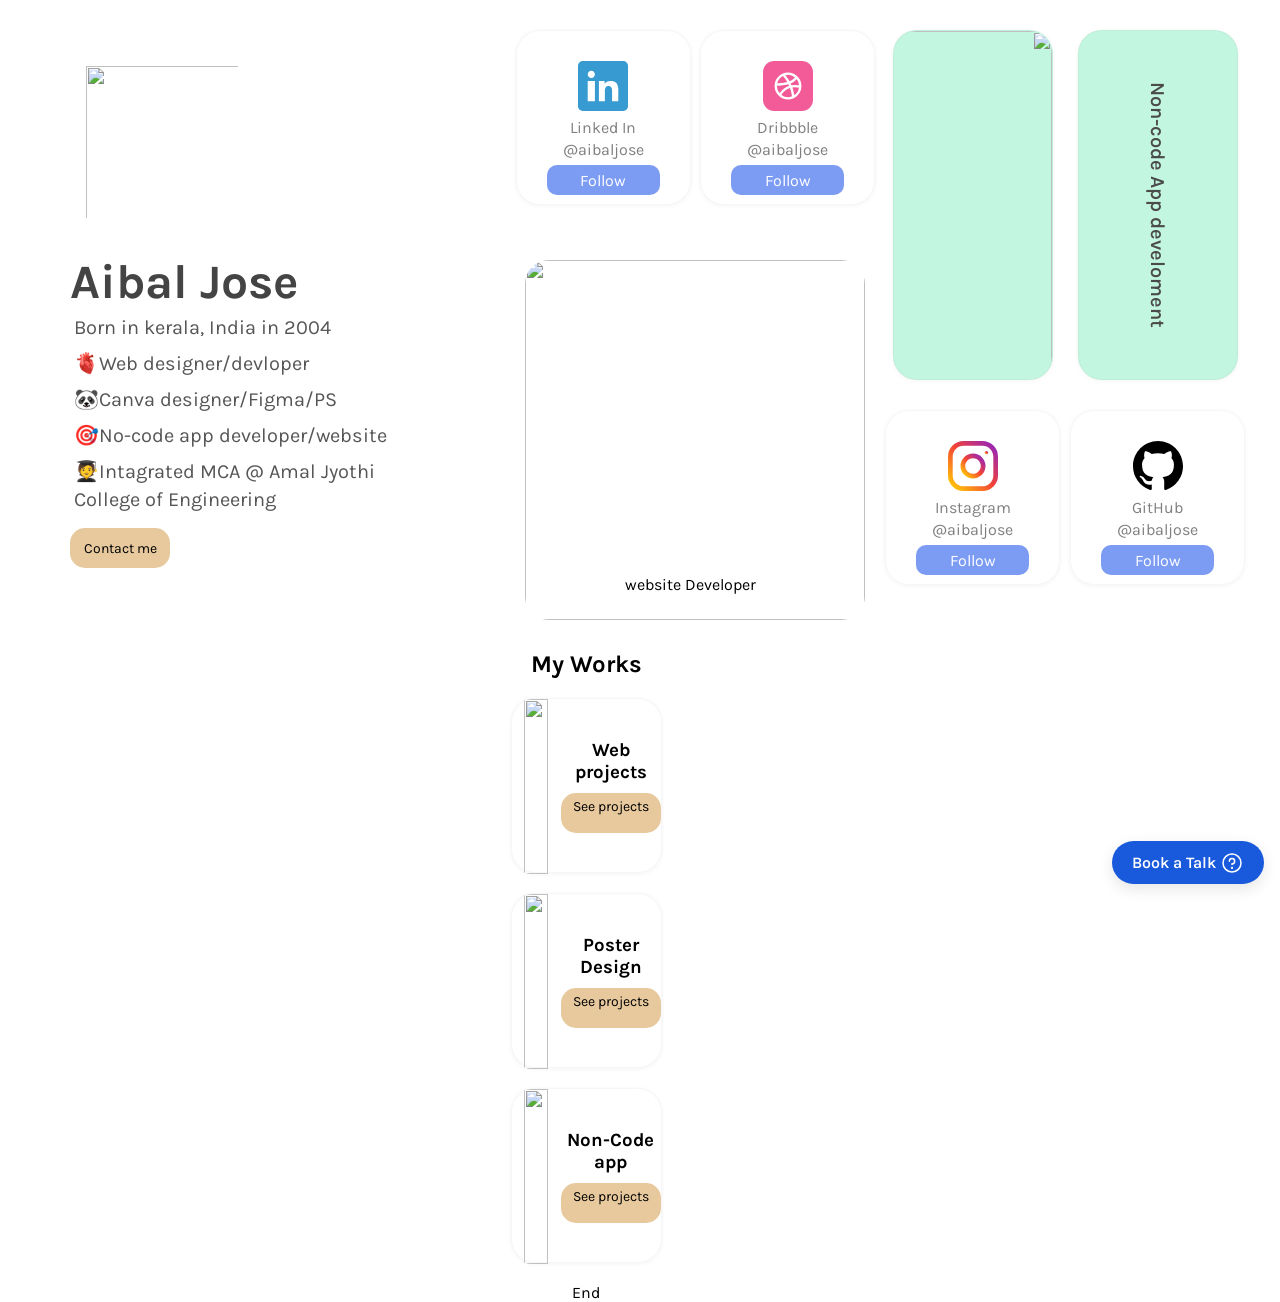
==== index.html @ d59c1442 "Add files via upload" ====
<!DOCTYPE html>
<html lang="en">

<head>
    <meta charset="UTF-8">
    <meta name="viewport" content="width=device-width, initial-scale=1.0">
    <link rel="stylesheet" href="style.css">
    <meta name="description"
        content="I'm Aibal Jose Integrated MCA Student, Web Developer, Non-Code App Developer, and Canva Designer. Explore my portfolio and services in web development and app design.">
    <meta name="keywords"
        content="Integrated MCA Student, Web Developer, Non-Code App Developer, Canva Designer, Portfolio, Web Development, App Design, SEO">
    <meta name="author" content="Aibal Jose">
    <!-- Open Graph Meta Tags (for social media sharing) -->
    <meta property="og:title" content="Integrated MCA Student | Web Developer | App Designer">
    <meta property="og:description" content="Explore my portfolio and services in web development and app design.">
    <meta property="og:image"
        content="https://images.unsplash.com/photo-1542744095-291d1f67b221?ixlib=rb-4.0.3&ixid=M3wxMjA3fDB8MHxzZWFyY2h8M3x8d2VifGVufDB8fDB8fHww&auto=format&fit=crop&w=500&q=60">
    <!-- URL to a relevant image -->
    <meta property="og:url" content="aibaljose.github.io">
    <meta property="og:type" content="website">

    <!-- Twitter Card Meta Tags (for Twitter sharing) -->
    <meta name="twitter:card" content="summary">
    <meta name="twitter:title" content="Integrated MCA Student | Web Developer | App Designer">
    <meta name="twitter:description" content="Explore my portfolio and services in web development and app design.">
    <meta name="twitter:image"
        content="https://images.unsplash.com/photo-1542744095-291d1f67b221?ixlib=rb-4.0.3&ixid=M3wxMjA3fDB8MHxzZWFyY2h8M3x8d2VifGVufDB8fDB8fHww&auto=format&fit=crop&w=500&q=60">
    <!-- URL to a relevant image -->

    <!-- Canonical Tag (specify the preferred version of a webpage) -->
    <link rel="canonical" href="aibaljose.github.io">

    <!-- Robots Meta Tag (control search engine behavior) -->
    <meta name="robots" content="index, follow">

    <!-- Schema.org Markup (structured data) -->
    <script type="application/ld+json">
        {
            "@context": "http://schema.org",
            "@type": "Person",
            "name": "Aibal Jose",
            "jobTitle": "Integrated MCA Student, Web Developer, App Designer",
            "url": "https://aibaljose.github.io",
            "sameAs": [
                "https://www.linkedin.com/in/aibaljose",
                "https://twitter.com/aibaljose",
                "https://www.instagram.com/aibaljose"
            ]
        }
        </script>
    <title>Aibal Jose Integrated MCA Student | Web Developer | App Designer</title>
</head>

<body>
    <section class="അഭിലാഷ്">
        <div class="s">
            <section class="profile">
                <div class="contain">
                    <img src="aibal.png" alt="">
                    <h1>Aibal Jose</h1>
                    <h3 class="text1">Born in kerala, India in 2004</h3>
                    <h3 class="text2">🫀Web designer/devloper</h3>
                    <h3 class="text4">🐼Canva designer/Figma/PS</h3>
                    <h3 class="text3">🎯No-code app developer/website</h3>
                    <h3 class="text4">🧑‍🎓Intagrated MCA @ Amal Jyothi <br>College of Engineering</h3>
                    <div class="buttton">
                        <div class="btn center">Contact me</div>
                    </div>
                </div>

            </section>
        </div>
        <div class="whole">
            <div class="space">
            </div>
            <div class="layout">

                <div class="container">


                    <section class="scroll1">
                        <div class="card">
                            <div class="card1">
                                <div class="content1">
                                    <svg xmlns="http://www.w3.org/2000/svg" width="100" height="100" fill-rule="evenodd"
                                        clip-rule="evenodd" image-rendering="optimizeQuality"
                                        shape-rendering="geometricPrecision" text-rendering="geometricPrecision"
                                        viewBox="0 0 201 201" id="linkedin">
                                        <rect width="201" height="201" fill="#379ad0" rx="19" ry="19"></rect>
                                        <path fill="#fefefe"
                                            d="M39 102v60h29V80H39zM54 39c-8 0-15 7-15 15 0 7 7 14 15 14 7 0 14-7 14-14 0-8-7-15-14-15zm107 66c-2-15-9-25-30-25-12 0-20 5-24 11V80H84v82h24v-41c0-10 2-21 15-21s14 13 14 22v40h25v-45c0-4 0-8-1-12z">
                                        </path>
                                    </svg>

                                    <p>Linked In</p>
                                    <p>@aibaljose</p>

                                    <div class="btt center">Follow</div>
                                </div>
                            </div>
                            <div class="card2">
                                <div class="content1">

                                    <svg xmlns="http://www.w3.org/2000/svg" viewBox="0 0 28.87 28.87" id="dribbble">
                                        <g data-name="Layer 2">
                                            <g data-name="Layer 1">
                                                <rect width="28.87" height="28.87" fill="#f25b98" rx="6.48" ry="6.48">
                                                </rect>
                                                <path fill="#fff"
                                                    d="M14.44 6.68a7.75 7.75 0 1 0 7.75 7.75 7.76 7.76 0 0 0-7.75-7.75zm5 3.78a6.37 6.37 0 0 1 1.37 3.59 11.65 11.65 0 0 0-4.36-.05c-.16-.37-.32-.73-.49-1.07a9.34 9.34 0 0 0 3.48-2.46zm-1-1a7.9 7.9 0 0 1-3.14 2.21l-.4-.68a21.67 21.67 0 0 0-2-2.79 6.38 6.38 0 0 1 5.54 1.27zm-6.91-.76A20.11 20.11 0 0 1 14 12.15a20.56 20.56 0 0 1-5.78.7 6.41 6.41 0 0 1 3.35-4.12zM8 14.44v-.22h.58a23.17 23.17 0 0 0 3.76-.3 17.09 17.09 0 0 0 2.28-.54q.22.45.44.93A9.92 9.92 0 0 0 12 16a11.26 11.26 0 0 0-2.37 2.63A6.37 6.37 0 0 1 8 14.44zm2.61 5.14a9.88 9.88 0 0 1 2.2-2.51 8.54 8.54 0 0 1 2.77-1.5 21.22 21.22 0 0 1 1.15 4.81 6.38 6.38 0 0 1-6.12-.8zm7.41.11A22.64 22.64 0 0 0 17 15.26a10.56 10.56 0 0 1 3.79.17 6.39 6.39 0 0 1-2.73 4.27z">
                                                </path>
                                            </g>
                                        </g>
                                    </svg>
                                    <p>Dribbble</p>
                                    <p>@aibaljose</p>
                                    <div class="btt center">Follow</div>
                                </div>
                            </div>
                        </div>
                        <div class="imgbox">
                            <div class="over">
                                <img src="https://images.unsplash.com/photo-1572519841588-cb307c79561e?ixlib=rb-4.0.3&ixid=M3wxMjA3fDB8MHxzZWFyY2h8MjF8fHBjJTIwZGVza3xlbnwwfDF8MHx8fDA%3D&auto=format&fit=crop&w=500&q=60"
                                    alt="">
                                <div class="car">
                                    website Developer
                                </div>
                            </div>


                        </div>

                    </section>

                    <section class="scroll2">
                        <div class="l-card">

                            <img src="https://images.unsplash.com/photo-1558655146-364adaf1fcc9?ixlib=rb-4.0.3&ixid=M3wxMjA3fDB8MHxzZWFyY2h8Mnx8YXBwfGVufDB8MXwwfHx8MA%3D%3D&auto=format&fit=crop&w=500&q=60"
                                alt="" class="long-card1">
                            <div class="long-card1">
                                Non-code App develoment
                            </div>

                        </div>
                        <div class="card">
                            <div class="card1">
                                <div class="content1">
                                    <svg xmlns="http://www.w3.org/2000/svg" viewBox="0 0 16 16" id="instagram">
                                        <linearGradient id="a" x1="1.464" x2="14.536" y1="14.536" y2="1.464"
                                            gradientUnits="userSpaceOnUse">
                                            <stop offset="0" stop-color="#FFC107"></stop>
                                            <stop offset=".507" stop-color="#F44336"></stop>
                                            <stop offset=".99" stop-color="#9C27B0"></stop>
                                        </linearGradient>
                                        <path fill="url(#a)"
                                            d="M11 0H5a5 5 0 0 0-5 5v6a5 5 0 0 0 5 5h6a5 5 0 0 0 5-5V5a5 5 0 0 0-5-5zm3.5 11c0 1.93-1.57 3.5-3.5 3.5H5c-1.93 0-3.5-1.57-3.5-3.5V5c0-1.93 1.57-3.5 3.5-3.5h6c1.93 0 3.5 1.57 3.5 3.5v6z">
                                        </path>
                                        <linearGradient id="b" x1="5.172" x2="10.828" y1="10.828" y2="5.172"
                                            gradientUnits="userSpaceOnUse">
                                            <stop offset="0" stop-color="#FFC107"></stop>
                                            <stop offset=".507" stop-color="#F44336"></stop>
                                            <stop offset=".99" stop-color="#9C27B0"></stop>
                                        </linearGradient>
                                        <path fill="url(#b)"
                                            d="M8 4a4 4 0 1 0 0 8 4 4 0 0 0 0-8zm0 6.5A2.503 2.503 0 0 1 5.5 8c0-1.379 1.122-2.5 2.5-2.5s2.5 1.121 2.5 2.5c0 1.378-1.122 2.5-2.5 2.5z">
                                        </path>
                                        <linearGradient id="c" x1="11.923" x2="12.677" y1="4.077" y2="3.323"
                                            gradientUnits="userSpaceOnUse">
                                            <stop offset="0" stop-color="#FFC107"></stop>
                                            <stop offset=".507" stop-color="#F44336"></stop>
                                            <stop offset=".99" stop-color="#9C27B0"></stop>
                                        </linearGradient>
                                        <circle cx="12.3" cy="3.7" r=".533" fill="url(#c)"></circle>
                                    </svg>

                                    <p>Instagram</p>
                                    <p>@aibaljose</p>

                                    <div class="btt center">Follow</div>
                                </div>
                            </div>
                            <div class="card2">
                                <div class="content1">
                                    <svg xmlns="http://www.w3.org/2000/svg" viewBox="0 0 16 16" id="github">
                                        <path
                                            d="M7.999 0C3.582 0 0 3.596 0 8.032a8.031 8.031 0 0 0 5.472 7.621c.4.074.546-.174.546-.387 0-.191-.007-.696-.011-1.366-2.225.485-2.695-1.077-2.695-1.077-.363-.928-.888-1.175-.888-1.175-.727-.498.054-.488.054-.488.803.057 1.225.828 1.225.828.714 1.227 1.873.873 2.329.667.072-.519.279-.873.508-1.074-1.776-.203-3.644-.892-3.644-3.969 0-.877.312-1.594.824-2.156-.083-.203-.357-1.02.078-2.125 0 0 .672-.216 2.2.823a7.633 7.633 0 0 1 2.003-.27 7.65 7.65 0 0 1 2.003.271c1.527-1.039 2.198-.823 2.198-.823.436 1.106.162 1.922.08 2.125.513.562.822 1.279.822 2.156 0 3.085-1.87 3.764-3.652 3.963.287.248.543.738.543 1.487 0 1.074-.01 1.94-.01 2.203 0 .215.144.465.55.386A8.032 8.032 0 0 0 16 8.032C16 3.596 12.418 0 7.999 0z">
                                        </path>
                                    </svg>

                                    <p>GitHub</p>
                                    <p>@aibaljose</p>

                                    <div class="btt center">Follow</div>
                                </div>
                            </div>
                        </div>

                    </section>
                </div>
                <div class="container">


                    <section class="scroll-e">
                        <div class="card-text">
                            <h2>My Works</h2>
                            <div class="card1">
                                <img src="https://images.unsplash.com/photo-1517245386807-bb43f82c33c4?ixlib=rb-4.0.3&ixid=M3wxMjA3fDB8MHxzZWFyY2h8OHx8cHJvamVjdHN8ZW58MHwwfDB8fHww&auto=format&fit=crop&w=500&q=60"
                                    alt="">
                                <div class="work-t">

                                    <div>
                                        <h3>Web projects</h3>
                                        <div class="btn">See projects</div>
                                    </div>
                                </div>
                            </div>
                            <div class="card1">
                                <img src="https://images.unsplash.com/photo-1644352739408-a191ed85e513?ixlib=rb-4.0.3&ixid=M3wxMjA3fDB8MHxzZWFyY2h8OHx8ZGlnaXRhbCUyMHBvc3RlcnxlbnwwfDB8MHx8fDA%3D&auto=format&fit=crop&w=500&q=60"
                                    alt="">
                                <div class="work-t">

                                    <div>
                                        <h3>Poster Design</h3>
                                        <div class="btn">See projects</div>
                                    </div>
                                </div>
                            </div>
                            <div class="card1">
                                <img src="https://images.unsplash.com/photo-1551650975-87deedd944c3?ixlib=rb-4.0.3&ixid=M3wxMjA3fDB8MHxzZWFyY2h8MTd8fGFwcHxlbnwwfDB8MHx8fDA%3D&auto=format&fit=crop&w=500&q=60"
                                    alt="">
                                <div class="work-t">

                                    <div>
                                        <h3>Non-Code app</h3>
                                        <div class="btn">See projects</div>
                                    </div>
                                </div>
                            </div>
                            End
                        </div>

                    </section>


                </div>
            </div>
            <details>
                <summary>Book a Talk<svg xmlns="http://www.w3.org/2000/svg" width="192" height="192" fill="currentColor"
                        viewBox="0 0 256 256">
                        <rect width="256" height="256" fill="none"></rect>
                        <circle cx="128" cy="128" r="96" fill="none" stroke="currentColor" stroke-linecap="round"
                            stroke-linejoin="round" stroke-width="16"></circle>
                        <circle cx="128" cy="180" r="12"></circle>
                        <path d="M127.9995,144.0045v-8a28,28,0,1,0-28-28" fill="none" stroke="currentColor"
                            stroke-linecap="round" stroke-linejoin="round" stroke-width="16"></path>
                    </svg></summary>
                <div>
                    <p>The scaling effect you see when you open this <code>&lt;details&gt;</code> element is created by
                        using a keyframe animation.</p>
                    <p>
                    <pre><code>@keyframes scale { 
            &nbsp;0% {
            &nbsp;&nbsp;transform: scale(0);
            &nbsp;}
            &nbsp;100% {
            &nbsp;&nbsp;transform: scale(1);
            &nbsp;}
            }</code></pre>
                    </p>
                    <p>This animation is added to the <code>&lt;div&gt;</code>, but only when the <code>[open]</code>
                        attribute is toggled.</p>
                    <p>
                    <pre><code>details[open] div { 
            &nbsp;animation: scale .15s ease;
            }</code></pre>
                    </p>
                    <p>Sadly there's no way (that I know of) to animate the <code>&lt;div&gt;</code> when the
                        <code>&lt;details&gt;</code> is closing.
                    </p>
                </div>
            </details>

        </div>
    </section>

</body>

</html>
---- style.css ----
@import url('https://fonts.googleapis.com/css2?family=Acme&family=Inter:wght@100;200;300;400;500;600;700;800;900&family=Karla:ital,wght@0,200;0,300;0,400;0,500;0,600;0,700;0,800;1,200;1,300;1,400;1,500;1,600;1,700;1,800&family=Lilita+One&display=swap');


* {
    margin: 0;
    padding: 0;
    box-sizing: border-box;
}

body {
    background-color: #ffffff;
    height: 100vh;
    width: 100%;
    padding-left: 30px;
    padding-right: 30px;
    font-family: 'Karla', sans-serif;

    scroll-behavior: smooth;

}

.profile {
    margin-left: 40px;
    height: 600px;


    position: fixed;
    padding-top: 50px;
}


.contain img {
    width: 184px;
    height: 184px;
    padding: 1rem;

}

.contain h1 {
    color: rgba(0, 0, 0, 0.733);
    font-size: 48px;
    font-weight: 700;

}

.contain h3 {

    font-weight: 400;
    padding: 4px;
    font-size: 1.25rem;
    line-height: 1.75rem;
    --tw-text-opacity: 1;
    color: rgb(86 86 86/var(--tw-text-opacity));
}

.btn {
    height: 40px;
    width: 100px;
    margin-top: 10px;
    padding: 5px;
    font-size: 14px;
    border-radius: 15px;
    background-color: rgb(231, 201, 157);

}

.center {
    display: flex;
    justify-content: center;
    align-items: center;
}

.scroll1 {
    height: 600px;
    width: 50%;
    padding: auto;
}

.card {
    display: flex;
    width: 100%;
    justify-content: space-around;
    height: 180px;

}

.card1 {
    padding: 10px;
    height: 175px;
    width: 175px;


    background-color: #ffffff2b;
    box-shadow: 0 2px 2px 0 rgba(128, 127, 127, 0), 0 1px 5px 0 rgba(0, 0, 0, 0.048);
    border-radius: 24px;
    border: 1px solid #2727280a;

}

.imgbox {
    display: flex;
    justify-content: center;
    width: 100%;
    height: 400px;
}

.card2 {
    padding: 10px;
    height: 175px;
    width: 175px;
    box-shadow: 0 2px 2px 0 rgba(128, 127, 127, 0), 0 1px 5px 0 rgba(0, 0, 0, 0.048);
    border-radius: 24px;
    border: 1px solid #1c1c200a;
    background-color: #ffffff1b;
}

.scroll1 img {
    border-radius: 24px;
    margin-top: 50px;
    height: 360px;
    width: 340px;
    object-fit: cover;
}

.scroll2 {
    height: 600px;
    width: 50%;
    padding: auto;

}

.layout::-webkit-scrollbar {
    display: none;
}

.whole {
    width: 100%;
    padding-top: 30px;
    display: flex;

}

.l-card {
    display: flex;
    margin-bottom: 30px;
    justify-content: space-around;


}

.long-card1 {
    writing-mode: tb-rl;
    display: flex;
    justify-content: center;
    align-items: center;
    font-size: 20px;
    color: #4b4b4b;
    font-weight: 600;
    background-color: rgba(85, 228, 166, 0.351);
    width: 160px;
    object-fit: cover;
    box-shadow: 0 2px 2px 0 rgba(128, 127, 127, 0), 0 1px 5px 0 rgba(0, 0, 0, 0.048);
    border-radius: 24px;
    border: 1px solid #2727280a;
    height: 350px;




}

.long-card2 {
    width: 160px;
    height: 400px;
    background-color: #93c2e9;
    border-radius: 18px;
}

.car {
    width: 250px;
    height: 40px;
    background-color: #ffffff;
    border-radius: 15px;
    transition: .5s ease;
    position: sticky;
    top: 50%;
    left: 50%;
    display: flex;
    justify-content: center;
    align-items: center;

    transform: translate(-20%, -150%);
}

.layout {

    width: 100%;

}

.അഭിലാഷ് {

    width: 100%;
    height: 100vh;
    display: flex;

}



.space {

    width: 65%;
    background-color: #ffffff;

}

.container {
    display: flex;
}

.content1 {
    width: 100%;
    height: 100%;
    padding: 20px;
    text-align: center;
}

.content1 svg {
    height: 50px;
}





.content1 p {
    color: #727275e8;
    margin-top: 3px;
}

.btt {
    height: 30px;

    background-color: #7c9cf3;
    border-radius: 10px;
    color: rgb(255, 255, 255);
    margin-top: 6px;


}

.card-text {
    text-align: center;
    width: 100%;
    justify-content: space-around;


}

.card-text h2 {
    padding: 20px;

}

.card-text .card1 {
    width: 100%;
    padding: 0;
    display: flex;
    margin-bottom: 20px;

}

.card-text .card1 img {
    height: 175px;
    padding: 0 0 0 0;
    width: 50%;
    object-fit: cover;
    border-radius: 20px 0 0 20px;
}

.scroll-e {
    height: 600px;


}

.work-t{
    height: 100%;
    width: 100%;
    display: flex;
    text-align: center;
    justify-content: center;
    align-items: center;

}

@media only screen and (max-width: 768px) {

    .അഭിലാഷ് {
        display: block;
    }

    .s {
        width: 100%;
        display: flex;
        justify-content: center;
        align-items: center;
    }

    .profile {
        position: sticky;
    }

    .container {
        display: block;
    }

    .scroll1 {
        width: 100%;
    }

    .scroll2 {
        width: 100%;
    }

    .l-card {
        width: 100%;
    }

    .space {
        width: 0;
        ;
    }
}



details {
    position: fixed;
    right: 1rem;
    bottom: 1rem;
    margin-top: 2rem;
    color: #6b7280;
    display: flex;
    flex-direction: column;
  }
  details div {
    background-color: #1e1e27;
    box-shadow: 0 5px 10px rgba(0, 0, 0, 0.15);
    padding: 1.25rem;
    border-radius: 8px;
    position: absolute;
    max-height: calc(100vh - 100px);
    width: 400px;
    max-width: calc(100vw - 2rem);
    bottom: calc(100% + 1rem);
    right: 0;
    overflow: auto;
    transform-origin: 100% 100%;
    color: #95a3b9;
  }
  details div::-webkit-scrollbar {
    width: 15px;
    background-color: #1e1e27;
  }
  details div::-webkit-scrollbar-thumb {
    width: 5px;
    border-radius: 99em;
    background-color: #95a3b9;
    border: 5px solid #1e1e27;
  }
  details div > * + * {
    margin-top: 0.75em;
  }
  details div p > code {
    font-size: 1rem;
    font-family: monospace;
  }
  details div pre {
    white-space: pre-line;
    border: 1px solid #95a3b9;
    border-radius: 6px;
    font-family: monospace;
    padding: 0.75em;
    font-size: 0.875rem;
    color: #fff;
  }
  details[open] div {
    -webkit-animation: scale 0.25s ease;
            animation: scale 0.25s ease;
  }
  
  summary {
    display: inline-flex;
    margin-left: auto;
    margin-right: auto;
    justify-content: center;
    align-items: center;
    font-weight: 600;
    padding: 0.75em 3em 0.75em 1.25em;
    border-radius: 99em;
    color: #fff;
    background-color: #185adb;
    box-shadow: 0 5px 15px rgba(0, 0, 0, 0.1);
    list-style: none;
    text-align: center;
    cursor: pointer;
    transition: 0.15s ease;
    position: relative;
  }
  summary::-webkit-details-marker {
    display: none;
  }
  summary:hover, summary:focus {
    background-color: #135eafc2;
  }
  summary svg {
    position: absolute;
    right: 1.25em;
    top: 50%;
    transform: translateY(-50%);
    width: 1.5em;
    height: 1.5em;
  }
  
  @-webkit-keyframes scale {
    0% {
      transform: scale(0);
    }
    100% {
      transform: scale(1);
    }
  }
  
  @keyframes scale {
    0% {
      transform: scale(0);
    }
    100% {
      transform: scale(1);
    }
  }
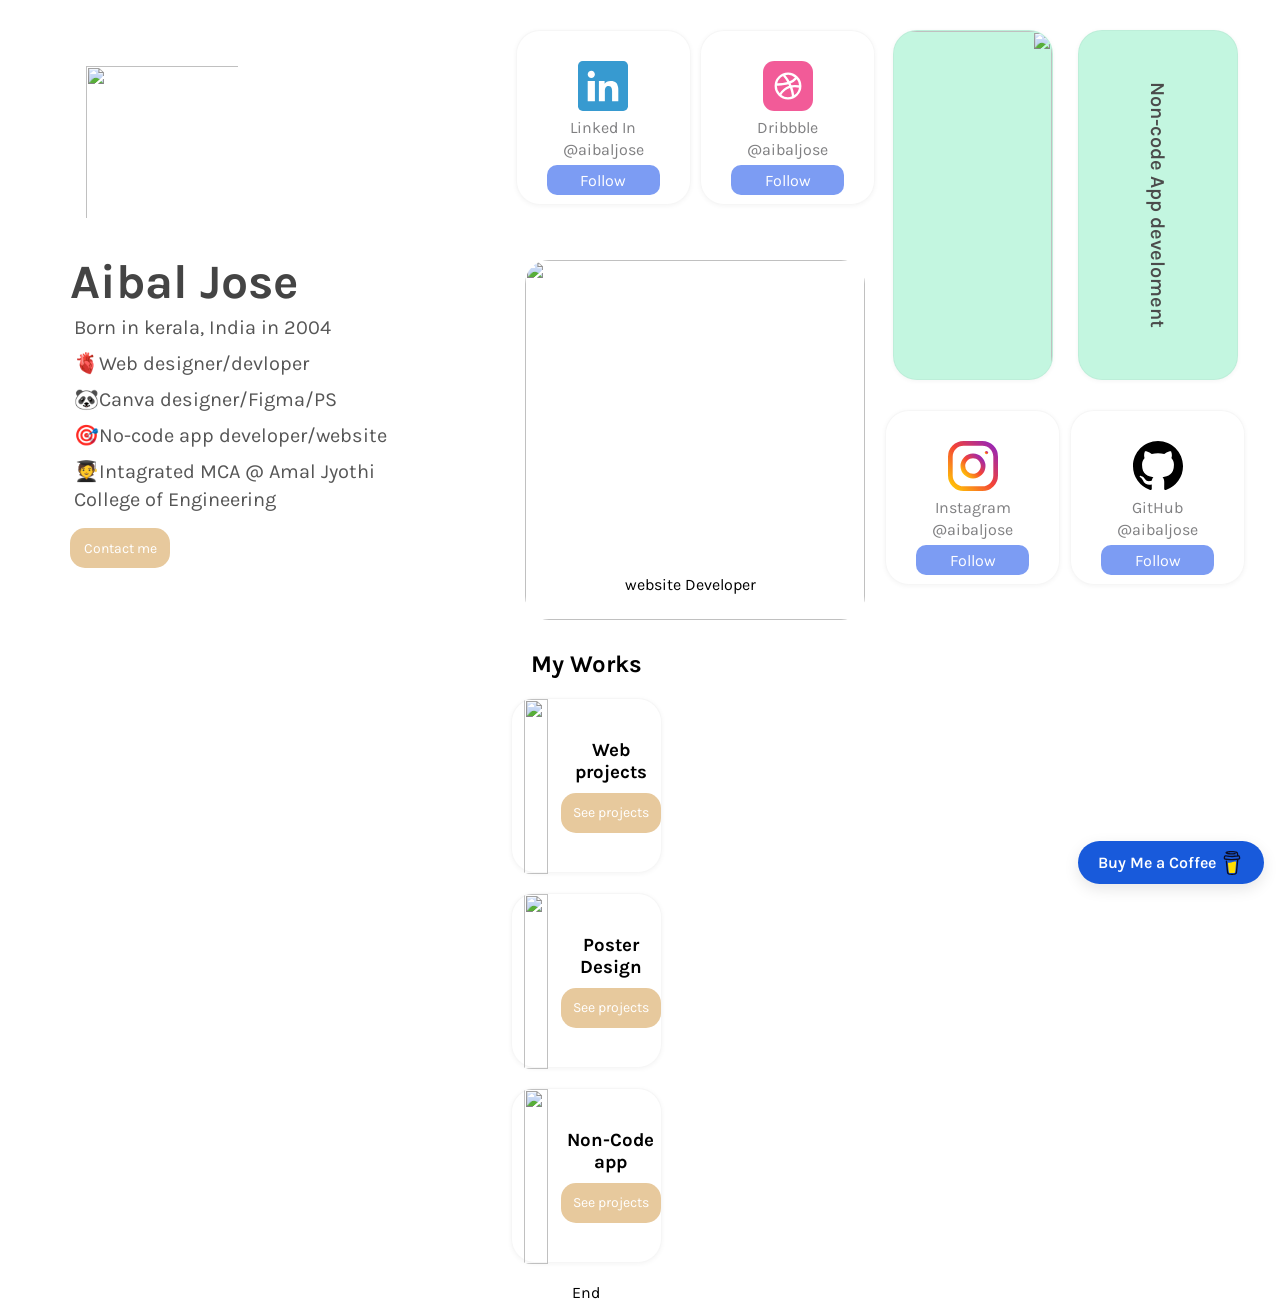
==== commit a9b3bf83: "Add files via upload" ====
--- a/index.html
+++ b/index.html
@@ -64,7 +64,9 @@
                     <h3 class="text3">🎯No-code app developer/website</h3>
                     <h3 class="text4">🧑‍🎓Intagrated MCA @ Amal Jyothi <br>College of Engineering</h3>
                     <div class="buttton">
-                        <div class="btn center">Contact me</div>
+                        <a href="mailto:aibaljosej@gmail.com">
+                            <div class="btn center">Contact me</div>
+                        </a>
                     </div>
                 </div>
 
@@ -94,8 +96,9 @@
 
                                     <p>Linked In</p>
                                     <p>@aibaljose</p>
-
-                                    <div class="btt center">Follow</div>
+                                    <a href="https://www.linkedin.com/in/aibaljose?originalSubdomain=in">
+                                        <div class="btt center">Follow</div>
+                                    </a>
                                 </div>
                             </div>
                             <div class="card2">
@@ -114,7 +117,9 @@
                                     </svg>
                                     <p>Dribbble</p>
                                     <p>@aibaljose</p>
-                                    <div class="btt center">Follow</div>
+                                    <a href="https://dribbble.com/aibal">
+                                        <div class="btt center">Follow</div>
+                                    </a>
                                 </div>
                             </div>
                         </div>
@@ -175,8 +180,9 @@
 
                                     <p>Instagram</p>
                                     <p>@aibaljose</p>
-
-                                    <div class="btt center">Follow</div>
+                                    <a href="https://www.instagram.com/aibal_jose/">
+                                        <div class="btt center">Follow</div>
+                                    </a>
                                 </div>
                             </div>
                             <div class="card2">
@@ -189,8 +195,9 @@
 
                                     <p>GitHub</p>
                                     <p>@aibaljose</p>
-
-                                    <div class="btt center">Follow</div>
+                                    <a href="https://github.com/aibaljose">
+                                        <div class="btt center">Follow</div>
+                                    </a>
                                 </div>
                             </div>
                         </div>
@@ -210,7 +217,9 @@
 
                                     <div>
                                         <h3>Web projects</h3>
-                                        <div class="btn">See projects</div>
+                                        <a href="https://github.com/aibaljose?page=1&tab=repositories">
+                                            <div class="btn">See projects</div>
+                                        </a>
                                     </div>
                                 </div>
                             </div>
@@ -221,7 +230,10 @@
 
                                     <div>
                                         <h3>Poster Design</h3>
-                                        <div class="btn">See projects</div>
+                                        <a
+                                            href="https://drive.google.com/drive/folders/1jitMXYHUd-tVslzr9MozqjccFbANwnCB">
+                                            <div class="btn">See projects</div>
+                                        </a>
                                     </div>
                                 </div>
                             </div>
@@ -245,38 +257,11 @@
                 </div>
             </div>
             <details>
-                <summary>Book a Talk<svg xmlns="http://www.w3.org/2000/svg" width="192" height="192" fill="currentColor"
-                        viewBox="0 0 256 256">
-                        <rect width="256" height="256" fill="none"></rect>
-                        <circle cx="128" cy="128" r="96" fill="none" stroke="currentColor" stroke-linecap="round"
-                            stroke-linejoin="round" stroke-width="16"></circle>
-                        <circle cx="128" cy="180" r="12"></circle>
-                        <path d="M127.9995,144.0045v-8a28,28,0,1,0-28-28" fill="none" stroke="currentColor"
-                            stroke-linecap="round" stroke-linejoin="round" stroke-width="16"></path>
-                    </svg></summary>
+                <summary>Buy Me a Coffee<svg width="35" height="35" viewBox="0 0 884 1279" fill="none" xmlns="http://www.w3.org/2000/svg"><path d="M791.109 297.518L790.231 297.002L788.201 296.383C789.018 297.072 790.04 297.472 791.109 297.518Z" fill="#0D0C22"></path><path d="M803.896 388.891L802.916 389.166L803.896 388.891Z" fill="#0D0C22"></path><path d="M791.484 297.377C791.359 297.361 791.237 297.332 791.118 297.29C791.111 297.371 791.111 297.453 791.118 297.534C791.252 297.516 791.379 297.462 791.484 297.377Z" fill="#0D0C22"></path><path d="M791.113 297.529H791.244V297.447L791.113 297.529Z" fill="#0D0C22"></path><path d="M803.111 388.726L804.591 387.883L805.142 387.573L805.641 387.04C804.702 387.444 803.846 388.016 803.111 388.726Z" fill="#0D0C22"></path><path d="M793.669 299.515L792.223 298.138L791.243 297.605C791.77 298.535 792.641 299.221 793.669 299.515Z" fill="#0D0C22"></path><path d="M430.019 1186.18C428.864 1186.68 427.852 1187.46 427.076 1188.45L427.988 1187.87C428.608 1187.3 429.485 1186.63 430.019 1186.18Z" fill="#0D0C22"></path><path d="M641.187 1144.63C641.187 1143.33 640.551 1143.57 640.705 1148.21C640.705 1147.84 640.86 1147.46 640.929 1147.1C641.015 1146.27 641.084 1145.46 641.187 1144.63Z" fill="#0D0C22"></path><path d="M619.284 1186.18C618.129 1186.68 617.118 1187.46 616.342 1188.45L617.254 1187.87C617.873 1187.3 618.751 1186.63 619.284 1186.18Z" fill="#0D0C22"></path><path d="M281.304 1196.06C280.427 1195.3 279.354 1194.8 278.207 1194.61C279.136 1195.06 280.065 1195.51 280.684 1195.85L281.304 1196.06Z" fill="#0D0C22"></path><path d="M247.841 1164.01C247.704 1162.66 247.288 1161.35 246.619 1160.16C247.093 1161.39 247.489 1162.66 247.806 1163.94L247.841 1164.01Z" fill="#0D0C22"></path><path d="M472.623 590.836C426.682 610.503 374.546 632.802 306.976 632.802C278.71 632.746 250.58 628.868 223.353 621.274L270.086 1101.08C271.74 1121.13 280.876 1139.83 295.679 1153.46C310.482 1167.09 329.87 1174.65 349.992 1174.65C349.992 1174.65 416.254 1178.09 438.365 1178.09C462.161 1178.09 533.516 1174.65 533.516 1174.65C553.636 1174.65 573.019 1167.08 587.819 1153.45C602.619 1139.82 611.752 1121.13 613.406 1101.08L663.459 570.876C641.091 563.237 618.516 558.161 593.068 558.161C549.054 558.144 513.591 573.303 472.623 590.836Z" fill="#FFDD00"></path><path d="M78.6885 386.132L79.4799 386.872L79.9962 387.182C79.5987 386.787 79.1603 386.435 78.6885 386.132Z" fill="#0D0C22"></path><path d="M879.567 341.849L872.53 306.352C866.215 274.503 851.882 244.409 819.19 232.898C808.711 229.215 796.821 227.633 788.786 220.01C780.751 212.388 778.376 200.55 776.518 189.572C773.076 169.423 769.842 149.257 766.314 129.143C763.269 111.85 760.86 92.4243 752.928 76.56C742.604 55.2584 721.182 42.8009 699.88 34.559C688.965 30.4844 677.826 27.0375 666.517 24.2352C613.297 10.1947 557.342 5.03277 502.591 2.09047C436.875 -1.53577 370.983 -0.443234 305.422 5.35968C256.625 9.79894 205.229 15.1674 158.858 32.0469C141.91 38.224 124.445 45.6399 111.558 58.7341C95.7448 74.8221 90.5829 99.7026 102.128 119.765C110.336 134.012 124.239 144.078 138.985 150.737C158.192 159.317 178.251 165.846 198.829 170.215C256.126 182.879 315.471 187.851 374.007 189.968C438.887 192.586 503.87 190.464 568.44 183.618C584.408 181.863 600.347 179.758 616.257 177.304C634.995 174.43 647.022 149.928 641.499 132.859C634.891 112.453 617.134 104.538 597.055 107.618C594.095 108.082 591.153 108.512 588.193 108.942L586.06 109.252C579.257 110.113 572.455 110.915 565.653 111.661C551.601 113.175 537.515 114.414 523.394 115.378C491.768 117.58 460.057 118.595 428.363 118.647C397.219 118.647 366.058 117.769 334.983 115.722C320.805 114.793 306.661 113.611 292.552 112.177C286.134 111.506 279.733 110.801 273.333 110.009L267.241 109.235L265.917 109.046L259.602 108.134C246.697 106.189 233.792 103.953 221.025 101.251C219.737 100.965 218.584 100.249 217.758 99.2193C216.932 98.1901 216.482 96.9099 216.482 95.5903C216.482 94.2706 216.932 92.9904 217.758 91.9612C218.584 90.9319 219.737 90.2152 221.025 89.9293H221.266C232.33 87.5721 243.479 85.5589 254.663 83.8038C258.392 83.2188 262.131 82.6453 265.882 82.0832H265.985C272.988 81.6186 280.026 80.3625 286.994 79.5366C347.624 73.2301 408.614 71.0801 469.538 73.1014C499.115 73.9618 528.676 75.6996 558.116 78.6935C564.448 79.3474 570.746 80.0357 577.043 80.8099C579.452 81.1025 581.878 81.4465 584.305 81.7391L589.191 82.4445C603.438 84.5667 617.61 87.1419 631.708 90.1703C652.597 94.7128 679.422 96.1925 688.713 119.077C691.673 126.338 693.015 134.408 694.649 142.03L696.732 151.752C696.786 151.926 696.826 152.105 696.852 152.285C701.773 175.227 706.7 198.169 711.632 221.111C711.994 222.806 712.002 224.557 711.657 226.255C711.312 227.954 710.621 229.562 709.626 230.982C708.632 232.401 707.355 233.6 705.877 234.504C704.398 235.408 702.75 235.997 701.033 236.236H700.895L697.884 236.649L694.908 237.044C685.478 238.272 676.038 239.419 666.586 240.486C647.968 242.608 629.322 244.443 610.648 245.992C573.539 249.077 536.356 251.102 499.098 252.066C480.114 252.57 461.135 252.806 442.162 252.771C366.643 252.712 291.189 248.322 216.173 239.625C208.051 238.662 199.93 237.629 191.808 236.58C198.106 237.389 187.231 235.96 185.029 235.651C179.867 234.928 174.705 234.177 169.543 233.397C152.216 230.798 134.993 227.598 117.7 224.793C96.7944 221.352 76.8005 223.073 57.8906 233.397C42.3685 241.891 29.8055 254.916 21.8776 270.735C13.7217 287.597 11.2956 305.956 7.64786 324.075C4.00009 342.193 -1.67805 361.688 0.472751 380.288C5.10128 420.431 33.165 453.054 73.5313 460.35C111.506 467.232 149.687 472.807 187.971 477.556C338.361 495.975 490.294 498.178 641.155 484.129C653.44 482.982 665.708 481.732 677.959 480.378C681.786 479.958 685.658 480.398 689.292 481.668C692.926 482.938 696.23 485.005 698.962 487.717C701.694 490.429 703.784 493.718 705.08 497.342C706.377 500.967 706.846 504.836 706.453 508.665L702.633 545.797C694.936 620.828 687.239 695.854 679.542 770.874C671.513 849.657 663.431 928.434 655.298 1007.2C653.004 1029.39 650.71 1051.57 648.416 1073.74C646.213 1095.58 645.904 1118.1 641.757 1139.68C635.218 1173.61 612.248 1194.45 578.73 1202.07C548.022 1209.06 516.652 1212.73 485.161 1213.01C450.249 1213.2 415.355 1211.65 380.443 1211.84C343.173 1212.05 297.525 1208.61 268.756 1180.87C243.479 1156.51 239.986 1118.36 236.545 1085.37C231.957 1041.7 227.409 998.039 222.9 954.381L197.607 711.615L181.244 554.538C180.968 551.94 180.693 549.376 180.435 546.76C178.473 528.023 165.207 509.681 144.301 510.627C126.407 511.418 106.069 526.629 108.168 546.76L120.298 663.214L145.385 904.104C152.532 972.528 159.661 1040.96 166.773 1109.41C168.15 1122.52 169.44 1135.67 170.885 1148.78C178.749 1220.43 233.465 1259.04 301.224 1269.91C340.799 1276.28 381.337 1277.59 421.497 1278.24C472.979 1279.07 524.977 1281.05 575.615 1271.72C650.653 1257.95 706.952 1207.85 714.987 1130.13C717.282 1107.69 719.576 1085.25 721.87 1062.8C729.498 988.559 737.115 914.313 744.72 840.061L769.601 597.451L781.009 486.263C781.577 480.749 783.905 475.565 787.649 471.478C791.392 467.391 796.352 464.617 801.794 463.567C823.25 459.386 843.761 452.245 859.023 435.916C883.318 409.918 888.153 376.021 879.567 341.849ZM72.4301 365.835C72.757 365.68 72.1548 368.484 71.8967 369.792C71.8451 367.813 71.9483 366.058 72.4301 365.835ZM74.5121 381.94C74.6842 381.819 75.2003 382.508 75.7337 383.334C74.925 382.576 74.4089 382.009 74.4949 381.94H74.5121ZM76.5597 384.641C77.2996 385.897 77.6953 386.689 76.5597 384.641V384.641ZM80.672 387.979H80.7752C80.7752 388.1 80.9645 388.22 81.0333 388.341C80.9192 388.208 80.7925 388.087 80.6548 387.979H80.672ZM800.796 382.989C793.088 390.319 781.473 393.726 769.996 395.43C641.292 414.529 510.713 424.199 380.597 419.932C287.476 416.749 195.336 406.407 103.144 393.382C94.1102 392.109 84.3197 390.457 78.1082 383.798C66.4078 371.237 72.1548 345.944 75.2003 330.768C77.9878 316.865 83.3218 298.334 99.8572 296.355C125.667 293.327 155.64 304.218 181.175 308.09C211.917 312.781 242.774 316.538 273.745 319.36C405.925 331.405 540.325 329.529 671.92 311.91C695.906 308.686 719.805 304.941 743.619 300.674C764.835 296.871 788.356 289.731 801.175 311.703C809.967 326.673 811.137 346.701 809.778 363.615C809.359 370.984 806.139 377.915 800.779 382.989H800.796Z" fill="#0D0C22"></path></svg></summary>
                 <div>
-                    <p>The scaling effect you see when you open this <code>&lt;details&gt;</code> element is created by
-                        using a keyframe animation.</p>
-                    <p>
-                    <pre><code>@keyframes scale { 
-            &nbsp;0% {
-            &nbsp;&nbsp;transform: scale(0);
-            &nbsp;}
-            &nbsp;100% {
-            &nbsp;&nbsp;transform: scale(1);
-            &nbsp;}
-            }</code></pre>
-                    </p>
-                    <p>This animation is added to the <code>&lt;div&gt;</code>, but only when the <code>[open]</code>
-                        attribute is toggled.</p>
-                    <p>
-                    <pre><code>details[open] div { 
-            &nbsp;animation: scale .15s ease;
-            }</code></pre>
-                    </p>
-                    <p>Sadly there's no way (that I know of) to animate the <code>&lt;div&gt;</code> when the
-                        <code>&lt;details&gt;</code> is closing.
-                    </p>
+                   <p>Buy me a Coffee</p>
+                
+         <a href="https://www.buymeacoffee.com/aibaljose"><p class="btt center">Buy Aibal Jose a coffee</p></a>
                 </div>
             </details>
 
--- a/style.css
+++ b/style.css
@@ -6,7 +6,15 @@
     padding: 0;
     box-sizing: border-box;
 }
-
+a{
+    text-decoration: none;
+}
+.btn{
+    color: white;
+    display: flex;
+    justify-content: center;
+    align-items: center;
+}
 body {
     background-color: #ffffff;
     height: 100vh;
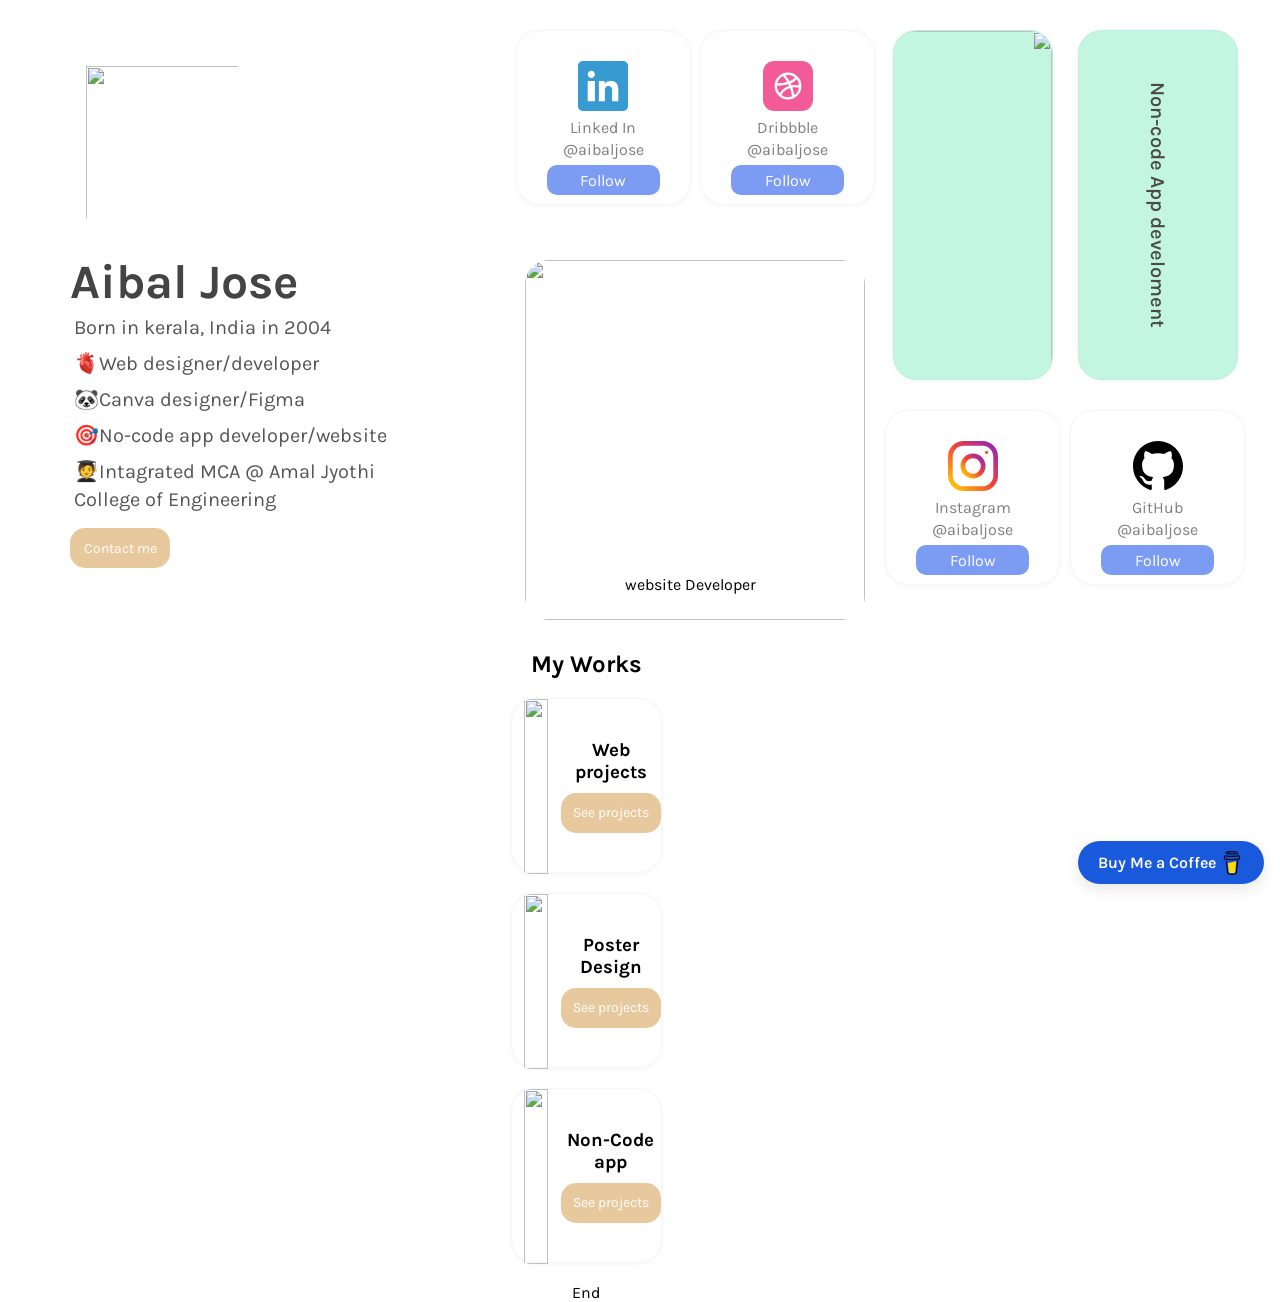
==== commit 95cc05b9: "Update index.html" ====
--- a/index.html
+++ b/index.html
@@ -59,8 +59,8 @@
                     <img src="aibal.png" alt="">
                     <h1>Aibal Jose</h1>
                     <h3 class="text1">Born in kerala, India in 2004</h3>
-                    <h3 class="text2">🫀Web designer/devloper</h3>
-                    <h3 class="text4">🐼Canva designer/Figma/PS</h3>
+                    <h3 class="text2">🫀Web designer/developer</h3>
+                    <h3 class="text4">🐼Canva designer/Figma</h3>
                     <h3 class="text3">🎯No-code app developer/website</h3>
                     <h3 class="text4">🧑‍🎓Intagrated MCA @ Amal Jyothi <br>College of Engineering</h3>
                     <div class="buttton">
@@ -270,4 +270,4 @@
 
 </body>
 
-</html>+</html>
